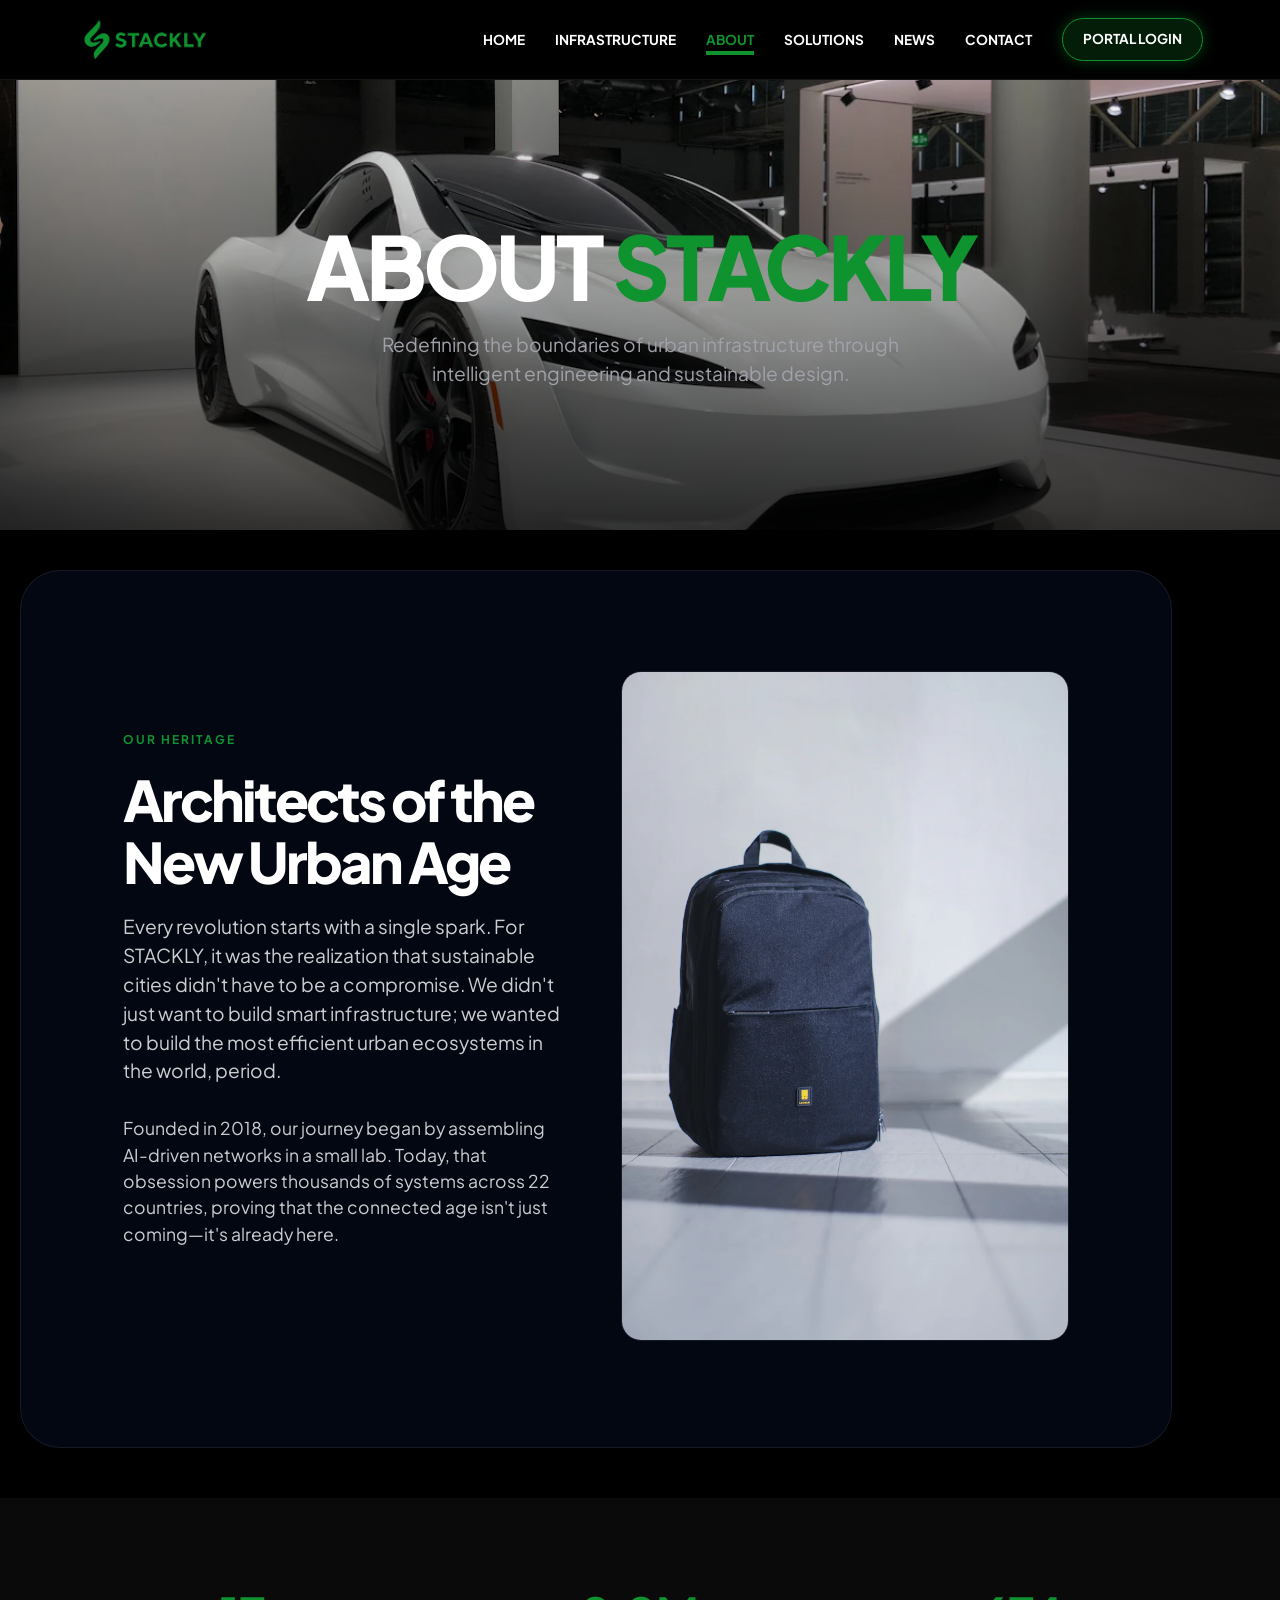
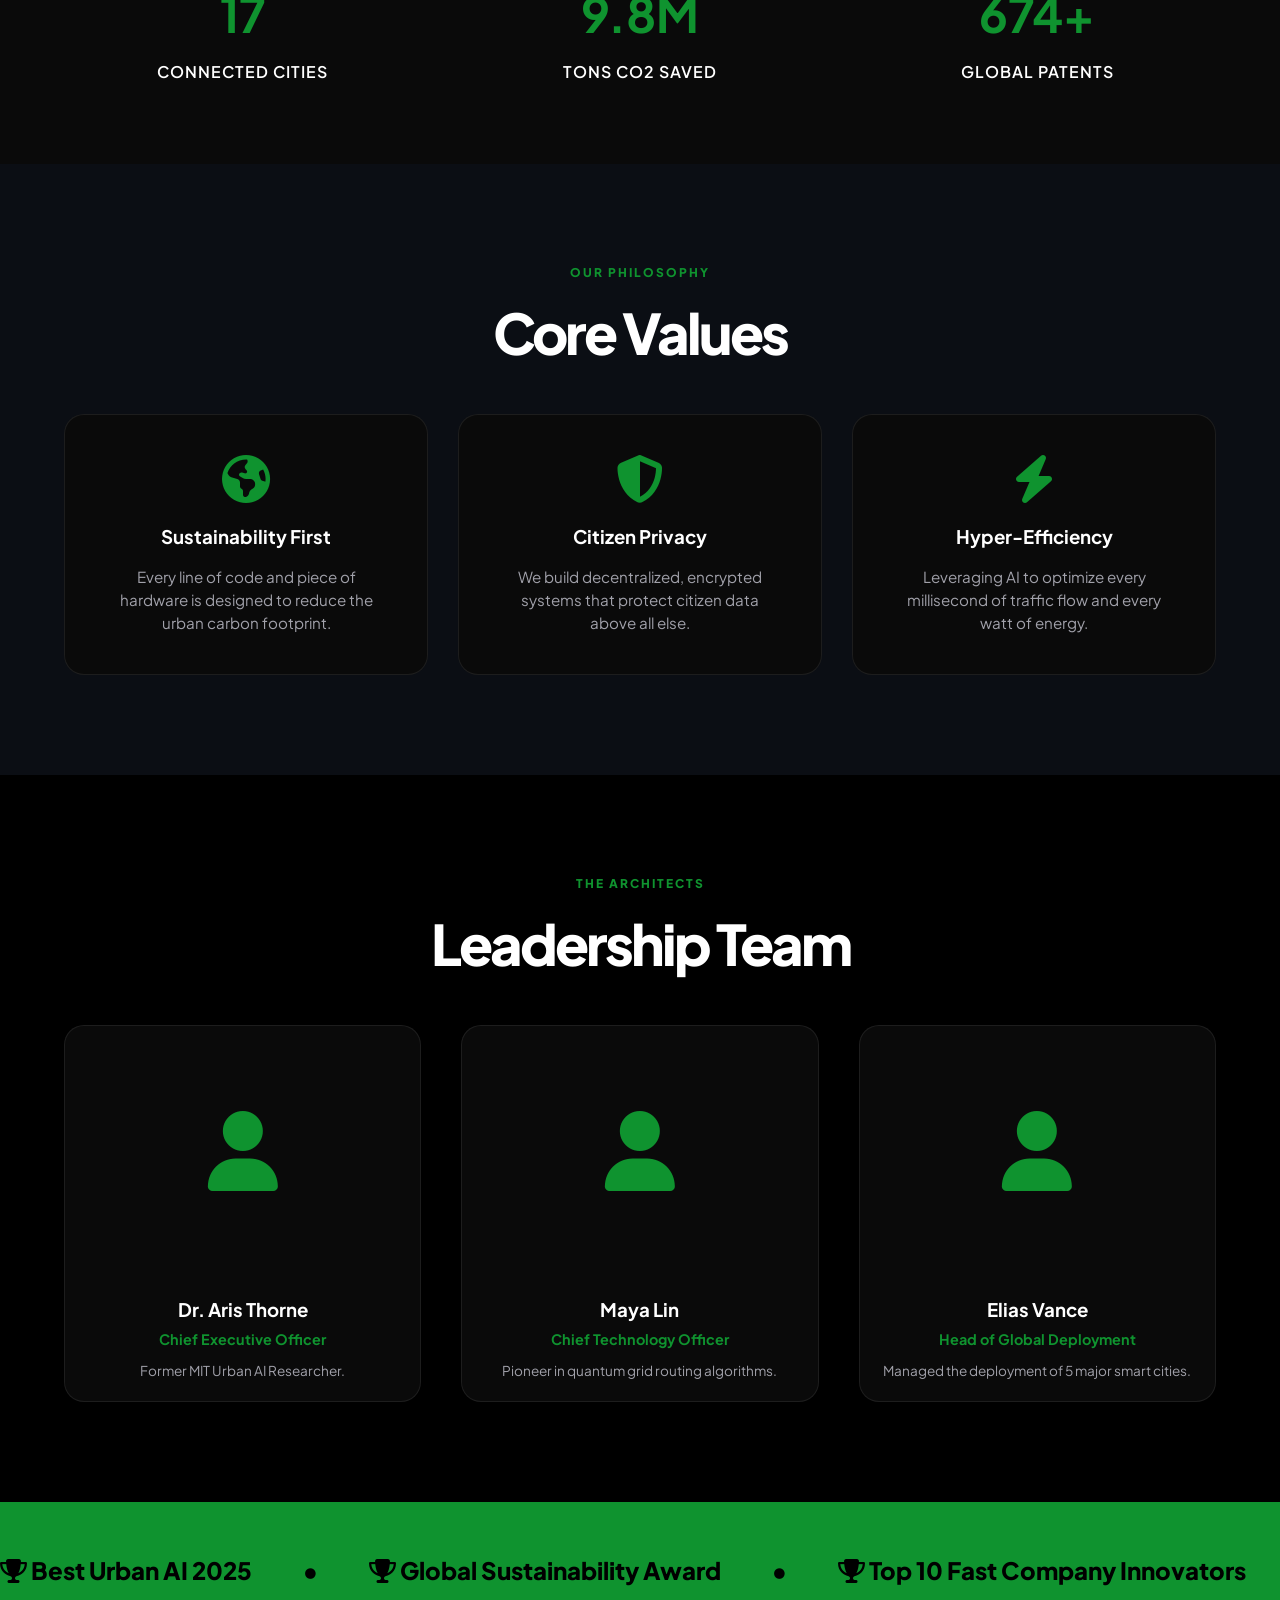
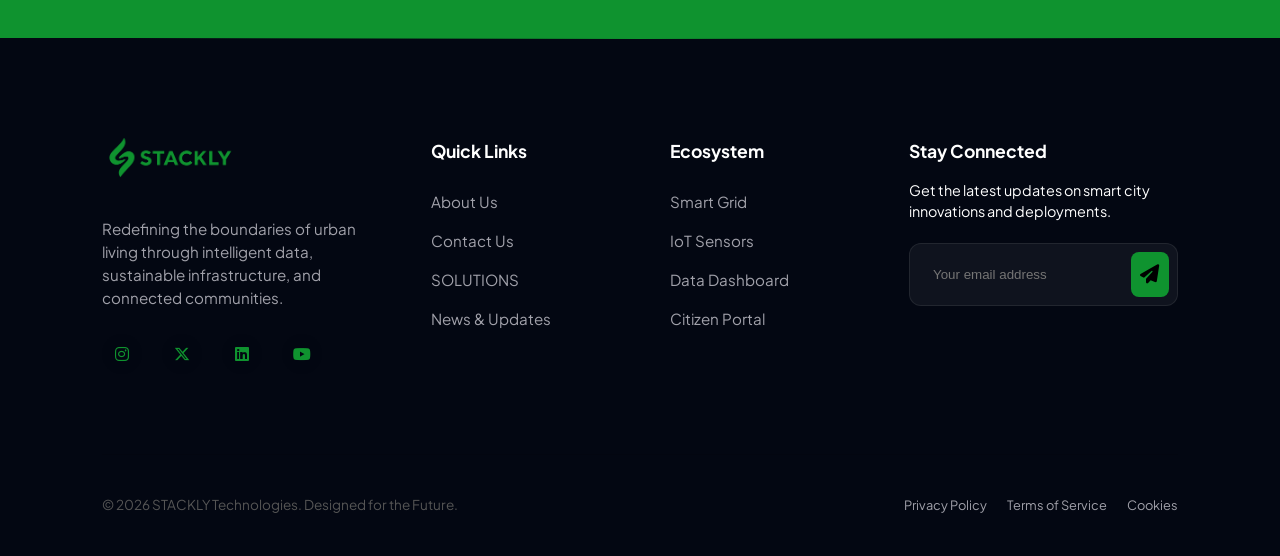
==== about.html @ 51309d33 "Add files via upload" ====
<!doctype html>
<html lang="en">
  <head>
    <meta charset="UTF-8" />
    <meta name="viewport" content="width=device-width, initial-scale=1.0" />
    <title>Our Story | STACKLY</title>
    <link rel="stylesheet" href="https://cdnjs.cloudflare.com/ajax/libs/font-awesome/6.5.1/css/all.min.css">
    <link rel="stylesheet" href="./css/style.css" />

    <link href="https://unpkg.com/aos@2.3.1/dist/aos.css" rel="stylesheet" />
    <script src="https://unpkg.com/aos@2.3.1/dist/aos.js"></script>
    <script src="./js/animations.js"></script>
    <link rel="stylesheet" href="./css/about.css">
  </head>
  <body>
    <!-- Loading Screen -->
    <div id="loader" class="loader-wrapper">
      <div class="loader"></div>
    </div>

    <nav id="navbar" class="navbar">
      <div class="nav-wrapper">
        <a href="index.html" class="logo-box" style="font-size: 1.8rem; font-weight: 800; color: var(--accent); letter-spacing: -1px; text-decoration: none;">
          <div style="height: 40px; width: 180px; background-color: var(--accent); -webkit-mask: url('assets/logo_0368.webp') no-repeat left center; -webkit-mask-size: contain; mask: url('assets/logo_0368.webp') no-repeat left center; mask-size: contain;" aria-label="Stackly Logo"></div>
        </a>

        <ul class="nav-menu" id="navMenu">
          <li class="nav-item"><a href="index.html">HOME</a></li>
          <li class="nav-item"><a href="infrastructure.html">INFRASTRUCTURE</a></li>
          <li class="nav-item"><a href="about.html" style="color: var(--accent); border-bottom: 2px solid var(--accent); padding-bottom: 5px;">ABOUT</a></li>
          <li class="nav-item"><a href="solutions.html">SOLUTIONS</a></li>
          <li class="nav-item"><a href="news.html">NEWS</a></li>
          <li class="nav-item"><a href="contact.html">CONTACT</a></li>
          <li class="nav-item nav-login-btn">
            <div class="nav-buttons">
              <a href="login.html" class="btn-primary" style="background: rgba(15, 147, 47, 0.2); border: 1px solid var(--accent); box-shadow: 0 0 15px rgba(15, 147, 47, 0.4); text-transform: uppercase; font-weight: bold; padding: 10px 20px; border-radius: 25px; color: #fff; text-decoration: none;">PORTAL LOGIN</a>
            </div>
          </li>
        </ul>

        <div
          class="mobile-trigger"
          id="mobileTrigger"
          style="z-index: 3000; position: relative"
        >
          <i class=" fa-solid fa-bars" id="menuIcon"></i>
        </div>
      </div>
    </nav>

    <section class="page-hero">
      <img src="assets/about-hero.webp"
        class="page-hero-bg animate-float"
        alt="About Hero"
      />
      <div class="page-hero-overlay"></div>
      <div class="page-hero-content" data-aos="fade-up">
        <h1>About <span>STACKLY</span></h1>
        <p>
          Redefining the boundaries of urban infrastructure through intelligent
          engineering and sustainable design.
        </p>
      </div>
    </section>

    <main>
      <!-- Brand Story Section -->
      <section class="brand-story container" data-aos="fade-up">
          <div class="story-grid" style="display: grid; grid-template-columns: repeat(auto-fit, minmax(min(100%, 350px), 1fr)); gap: 50px; align-items: center;">
            <div class="story-content">
              <span class="label" style="color: var(--accent); font-weight: bold; text-transform: uppercase; letter-spacing: 2px;" data-aos="fade-up">Our Heritage</span>
              <h2 data-aos="fade-up" data-aos-delay="100" style="margin-top: 10px; margin-bottom: 20px;">Architects of the New Urban Age</h2>
              <p style="font-size: 1.2rem; opacity: 0.8; margin-bottom: 30px" data-aos="fade-up" data-aos-delay="200">
                Every revolution starts with a single spark. For STACKLY, it
                was the realization that sustainable cities didn't have to be
                a compromise. We didn't just want to build smart infrastructure; we
                wanted to build the most efficient urban ecosystems in the world, period.
              </p>
              <p style="opacity: 0.8; margin-bottom: 40px; font-size: 1.1rem" data-aos="fade-up" data-aos-delay="300">
                Founded in 2018, our journey began by assembling AI-driven networks in a small lab. 
                Today, that obsession powers thousands of systems across 22 countries, proving that the connected age isn't just coming—it's already here.
              </p>
            </div>
            <div class="story-images" data-aos="zoom-in" data-aos-delay="200">
              <img src="assets/design-studio.webp" alt="Design Lab" style="width: 100%; border-radius: 20px; border: 1px solid var(--border);" />
            </div>
          </div>
      </section>

      <!-- Stats Section -->
      <section style="background: var(--deep-charcoal); padding: 80px 0; margin-top: 50px;">
        <div class="container" style="display: grid; grid-template-columns: repeat(3, 1fr); gap: 40px; text-align: center;">
          <div data-aos="fade-up">
            <h3 style="font-size: 3rem; color: var(--accent); margin-bottom: 10px;"><span class="animate-counter" data-target="22">0</span></h3>
            <p style="font-weight: 600; text-transform: uppercase; letter-spacing: 1px;">Connected Cities</p>
          </div>
          <div data-aos="fade-up" data-aos-delay="100">
            <h3 style="font-size: 3rem; color: var(--accent); margin-bottom: 10px;"><span class="animate-counter" data-target="12.4">0</span>M</h3>
            <p style="font-weight: 600; text-transform: uppercase; letter-spacing: 1px;">Tons CO2 Saved</p>
          </div>
          <div data-aos="fade-up" data-aos-delay="200">
            <h3 style="font-size: 3rem; color: var(--accent); margin-bottom: 10px;"><span class="animate-counter" data-target="850">0</span>+</h3>
            <p style="font-weight: 600; text-transform: uppercase; letter-spacing: 1px;">Global Patents</p>
          </div>
        </div>
      </section>

      </section>

      <!-- [NEW] Core Values -->
      <section class="section-padding bg-lighter">
        <div class="container">
          <div style="text-align: center; margin-bottom: 50px;" data-aos="fade-up">
            <span class="label" style="color: var(--accent);">Our Philosophy</span>
            <h2>Core Values</h2>
          </div>
          <div style="display: grid; grid-template-columns: repeat(auto-fit, minmax(250px, 1fr)); gap: 30px;">
            <div class="hover-card pulse-hover" style="padding: 40px; border-radius: 20px; text-align: center;" data-aos="fade-up">
              <i class=" fa-solid fa-earth-americas" style="font-size: 3rem; color: var(--accent); margin-bottom: 20px;"></i>
              <h3 style="margin-bottom: 15px;">Sustainability First</h3>
              <p style="color: var(--text-muted); font-size: 0.95rem;">Every line of code and piece of hardware is designed to reduce the urban carbon footprint.</p>
            </div>
            <div class="hover-card pulse-hover" style="padding: 40px; border-radius: 20px; text-align: center;" data-aos="fade-up" data-aos-delay="100">
              <i class=" fa-solid fa-shield-halved" style="font-size: 3rem; color: var(--accent); margin-bottom: 20px;"></i>
              <h3 style="margin-bottom: 15px;">Citizen Privacy</h3>
              <p style="color: var(--text-muted); font-size: 0.95rem;">We build decentralized, encrypted systems that protect citizen data above all else.</p>
            </div>
            <div class="hover-card pulse-hover" style="padding: 40px; border-radius: 20px; text-align: center;" data-aos="fade-up" data-aos-delay="200">
              <i class=" fa-solid fa-bolt" style="font-size: 3rem; color: var(--accent); margin-bottom: 20px;"></i>
              <h3 style="margin-bottom: 15px;">Hyper-Efficiency</h3>
              <p style="color: var(--text-muted); font-size: 0.95rem;">Leveraging AI to optimize every millisecond of traffic flow and every watt of energy.</p>
            </div>
          </div>
        </div>
      </section>

      <!-- [NEW] Leadership Team -->
      <section class="section-padding bg-darker">
        <div class="container">
          <div style="text-align: center; margin-bottom: 50px;" data-aos="fade-up">
            <span class="label" style="color: var(--accent);">The Architects</span>
            <h2>Leadership Team</h2>
          </div>
          <div style="display: grid; grid-template-columns: repeat(auto-fit, minmax(250px, 1fr)); gap: 40px;">
            <div class="hover-card" style="border-radius: 20px; overflow: hidden; text-align: center; padding-bottom: 20px;" data-aos="fade-up">
              <div style="width: 100%; height: 250px; background: var(--bg-body); display: grid; place-items: center;">
                <i class=" fa-solid fa-user" style="font-size: 5rem; color: var(--border);"></i>
              </div>
              <h3 style="margin: 20px 0 5px;">Dr. Aris Thorne</h3>
              <p style="color: var(--accent); font-size: 0.9rem; font-weight: bold; margin-bottom: 10px;">Chief Executive Officer</p>
              <p style="color: var(--text-muted); font-size: 0.85rem; padding: 0 20px;">Former MIT Urban AI Researcher.</p>
            </div>
            <div class="hover-card" style="border-radius: 20px; overflow: hidden; text-align: center; padding-bottom: 20px;" data-aos="fade-up" data-aos-delay="100">
              <div style="width: 100%; height: 250px; background: var(--bg-body); display: grid; place-items: center;">
                <i class=" fa-solid fa-user" style="font-size: 5rem; color: var(--border);"></i>
              </div>
              <h3 style="margin: 20px 0 5px;">Maya Lin</h3>
              <p style="color: var(--accent); font-size: 0.9rem; font-weight: bold; margin-bottom: 10px;">Chief Technology Officer</p>
              <p style="color: var(--text-muted); font-size: 0.85rem; padding: 0 20px;">Pioneer in quantum grid routing algorithms.</p>
            </div>
            <div class="hover-card" style="border-radius: 20px; overflow: hidden; text-align: center; padding-bottom: 20px;" data-aos="fade-up" data-aos-delay="200">
              <div style="width: 100%; height: 250px; background: var(--bg-body); display: grid; place-items: center;">
                <i class=" fa-solid fa-user" style="font-size: 5rem; color: var(--border);"></i>
              </div>
              <h3 style="margin: 20px 0 5px;">Elias Vance</h3>
              <p style="color: var(--accent); font-size: 0.9rem; font-weight: bold; margin-bottom: 10px;">Head of Global Deployment</p>
              <p style="color: var(--text-muted); font-size: 0.85rem; padding: 0 20px;">Managed the deployment of 5 major smart cities.</p>
            </div>
          </div>
        </div>
      </section>

      <!-- [NEW] Awards Marquee -->
      <section style="padding: 50px 0; background: var(--accent); overflow: hidden;" data-aos="fade-in">
        <div style="white-space: nowrap; animation: marquee 20s linear infinite; color: #000; font-weight: 800; font-size: 1.5rem; display: flex; gap: 50px; width: fit-content;">
          <span><i class="fa-solid fa-trophy"></i> Best Urban AI 2025</span> • 
          <span><i class="fa-solid fa-trophy"></i> Global Sustainability Award</span> • 
          <span><i class="fa-solid fa-trophy"></i> Top 10 Fast Company Innovators</span> • 
          <span><i class="fa-solid fa-trophy"></i> Smart City Expo Winner</span> • 
          <span><i class="fa-solid fa-trophy"></i> Best Urban AI 2025</span> • 
          <span><i class="fa-solid fa-trophy"></i> Global Sustainability Award</span>
        </div>
      </section>

    </main>

    <footer class="footer">
      <div class="footer-grid">
        <div class="footer-brand" data-aos="fade-up">
          <a href="index.html" class="logo-box" style="font-size: 1.8rem; color: var(--accent); letter-spacing: -1px; margin-bottom: 20px;">
            <div style="height: 40px; width: 180px; background-color: var(--accent); -webkit-mask: url('assets/logo_0368.webp') no-repeat left center; -webkit-mask-size: contain; mask: url('assets/logo_0368.webp') no-repeat left center; mask-size: contain; margin-bottom: 20px;" aria-label="Stackly Logo"></div>
          </a>
          <p>
            Redefining the boundaries of urban living through intelligent data, sustainable infrastructure, and connected communities.
          </p>
          <div class="social-links">
            <a href="404.html"><i class=" fa-brands fa-instagram"></i></a>
            <a href="404.html"><i class=" fa-brands fa-x-twitter"></i></a>
            <a href="404.html"><i class=" fa-brands fa-linkedin"></i></a>
            <a href="404.html"><i class=" fa-brands fa-youtube"></i></a>
          </div>
        </div>

        <div class="footer-column" data-aos="fade-up" data-aos-delay="100">
          <h4 class="footer-heading">Quick Links</h4>
          <ul class="footer-links">
            <li><a href="about.html">About Us</a></li>
            <li><a href="contact.html">Contact Us</a></li>
            <li><a href="solutions.html">SOLUTIONS</a></li>
            <li><a href="news.html">News & Updates</a></li>
          </ul>
        </div>

        <div class="footer-column" data-aos="fade-up" data-aos-delay="200">
          <h4 class="footer-heading">Ecosystem</h4>
          <ul class="footer-links">
            <li><a href="404.html">Smart Grid</a></li>
            <li><a href="404.html">IoT Sensors</a></li>
            <li><a href="404.html">Data Dashboard</a></li>
            <li><a href="404.html">Citizen Portal</a></li>
          </ul>
        </div>

        <div class="footer-column newsletter-box" data-aos="fade-up" data-aos-delay="300">
          <h4 class="footer-heading">Stay Connected</h4>
          <p>Get the latest updates on smart city innovations and deployments.</p>
          <form class="input-group" onsubmit="event.preventDefault(); window.location.href='404.html';">
            <input type="email" placeholder="Your email address" required />
            <button type="submit" class="btn-send" >
              <i class=" fa-solid fa-paper-plane" style="font-size: 1.2rem; color: #000 !important;"></i>
            </button>
          </form>
        </div>
      </div>

      <div class="footer-bottom">
        <div class="copyright">
          &copy; 2026 STACKLY Technologies. Designed for the Future.
        </div>
        <div class="footer-links" style="display: flex; gap: 20px; margin-bottom: 0">
          <a href="404.html" style="font-size: 0.8rem">Privacy Policy</a>
          <a href="404.html" style="font-size: 0.8rem">Terms of Service</a>
          <a href="404.html" style="font-size: 0.8rem">Cookies</a>
        </div>
      </div>
    </footer>

    <script>
      AOS.init({ duration: 1000, once: true });

      const navbar = document.getElementById("navbar");
      const mobileTrigger = document.getElementById("mobileTrigger");
      const navMenu = document.getElementById("navMenu");
      const menuIcon = document.getElementById("menuIcon");

      window.addEventListener("scroll", () => {
        if (window.scrollY > 50) navbar.classList.add("scrolled");
        else navbar.classList.remove("scrolled");
      });

      mobileTrigger.addEventListener("click", (e) => {
        e.stopPropagation();
        navMenu.classList.toggle("active");
        if (navMenu.classList.contains("active")) {
          menuIcon.classList.remove("fa-solid fa-bars");
          menuIcon.classList.add("fa-solid fa-xmark");
        } else {
          menuIcon.classList.remove("fa-solid fa-xmark");
          menuIcon.classList.add("fa-solid fa-bars");
        }
      });

      window.addEventListener("load", () => {
        const loader = document.getElementById("loader");
        setTimeout(() => {
          loader.classList.add("loader-hidden");
        }, 300);
      });
      
      const currentLocation = window.location.pathname.split("/").pop();
      const navLinks = document.querySelectorAll(".nav-item a");
      navLinks.forEach((link) => {
        if (link.getAttribute("href") === currentLocation) {
          link.classList.add("active");
        }
      });
    </script>
  </body>
</html>
---- css/style.css ----
:root {
  --accent: #0f932f;
  --accent-glow: rgba(0, 255, 136, 0.6);
  --deep-charcoal: #0b0e14;
  --soft-white: #111827;
  --bg-light: #1f2937;
  --border: rgba(0, 255, 136, 0.15);
  --text-main: #f3f4f6;
  --text-muted: #9ca3af;
  --glass-bg: rgba(0, 255, 136, 0.05);
  --dark: #030712;
  --white: #ffffff;
  --transition: all 0.4s cubic-bezier(0.4, 0, 0.2, 1);
  --loader-bg: #0b0e14;
  --container-padding: 100px 8%;
  --container-padding-mobile: 60px 20px;
}

* {
  margin: 0;
  padding: 0;
  box-sizing: border-box;
}

html, body {
  width: 100%;
  overflow-x: hidden;
  position: relative;
}

.container {
  width: min(90%, 1400px);
  margin: 0 auto;
}

/* Loader Styles */
.loader-wrapper {
  position: fixed;
  inset: 0;
  background: #000;
  display: flex;
  justify-content: center;
  align-items: center;
  z-index: 99999;
  transition: opacity 1s cubic-bezier(0.4, 0, 0.2, 1), visibility 1s;
}

.loader {
  position: relative;
  width: 120px;
  height: 120px;
  display: flex;
  justify-content: center;
  align-items: center;
}

/* The Central Logo */
.loader::before {
  content: '';
  position: absolute;
  width: 150px;
  height: 50px;
  background: url('assets/new-logo.webp') center/contain no-repeat;
  z-index: 2;
  animation: logo-pulse 1.5s infinite ease-in-out;
}

/* The High-Voltage Charging Ring */
.loader::after {
  content: '';
  position: absolute;
  inset: 0;
  border: 3px solid rgba(10, 157, 18, 0.1);
  border-top: 3px solid var(--accent);
  border-radius: 50%;
  animation: surge-spin 1s linear infinite;
  box-shadow: 0 0 30px rgba(10, 157, 18, 0.2);
}

@keyframes logo-pulse {
  0%, 100% { transform: scale(1); opacity: 0.8; }
  50% { transform: scale(1.1); opacity: 1; }
}

@keyframes surge-spin {
  to { transform: rotate(360deg); }
}

.loader-hidden {
  opacity: 0 !important;
  visibility: hidden !important;
  transition: opacity 1.2s cubic-bezier(0.4, 0, 0.2, 1), visibility 1.2s !important;
}

/* Global Page Animations */
.animate-slide-up {
  opacity: 0;
  transform: translateY(30px);
  animation: slide-up-reveal 0.8s cubic-bezier(0.4, 0, 0.2, 1) forwards;
}

@keyframes slide-up-reveal {
  to { opacity: 1; transform: translateY(0); }
}

/* Continuous Animations */
@keyframes float {
  0%, 100% { transform: translateY(0); }
  50% { transform: translateY(-10px); }
}

@keyframes pulse-soft {
  0%, 100% { transform: scale(1); opacity: 0.8; }
  50% { transform: scale(1.05); opacity: 1; }
}

.animate-float {
  animation: float 3s ease-in-out infinite;
}

.animate-pulse {
  animation: pulse-soft 2s ease-in-out infinite;
}

/* Page Hero Component */
.page-hero {
  position: relative;
  height: 50vh;
  min-height: 400px;
  width: 100%;
  display: flex;
  align-items: center;
  justify-content: center;
  text-align: center;
  overflow: hidden;
  background: #000;
  margin-top: 80px; /* Offset for fixed navbar */
}

.page-hero-bg {
  position: absolute;
  inset: 0;
  width: 100%;
  height: 100%;
  object-fit: cover;

}

.page-hero-overlay {
  position: absolute;
  inset: 0;
  background: linear-gradient(to bottom, transparent, rgba(0, 0, 0, 0.8));
}

.page-hero-content {
  position: relative;
  z-index: 10;
  padding: 0 5%;
}

.page-hero h1 {
  font-size: clamp(3rem, 8vw, 5.5rem);
  font-weight: 800;
  letter-spacing: -4px;
  line-height: 1;
  margin-bottom: 20px;
  text-transform: uppercase;
}

.page-hero h1 span {
  color: var(--accent);
}

.page-hero p {
  font-size: clamp(0.9rem, 2vw, 1.2rem);
  color: var(--text-muted);
  max-width: 600px;
  margin: 0 auto;
}

/* Global Icon Styling */
i[class*="fa-"], 
i[class*=" fa-"],
.fa-solid {
  color: var(--accent) !important;
}

body {
  background: #000 !important;
  background-attachment: fixed;
  color: var(--text-main);
  font-family: "Plus Jakarta Sans", sans-serif;
  margin: 0;
  overflow-x: hidden;
  width: 100%;
}

/* Fix icon visibility on accent backgrounds */
.bg-accent i,
[style*="background:var(--accent)"] i,
[style*="background: var(--accent)"] i,
.btn-primary i,
.btn-login i,
.avatar i,
.app-f-card i,
.cs-icon i,
.cs-icon {
    color: #000 !important;
}

[style*="background:var(--accent)"],
[style*="background: var(--accent)"],
.bg-accent {
    color: #000 !important;
}

#navbar,
.navbar {
  display: flex !important;
  align-items: center !important;
  padding: 0 6% !important;
  height: 80px !important;
  min-height: 80px !important;
  background: #000000 !important;
  backdrop-filter: blur(24px) !important;
  -webkit-backdrop-filter: blur(24px) !important;
  position: fixed !important;
  top: 0;
  left: 0;
  width: 100% !important;
  z-index: 2000;
  border-bottom: 1px solid var(--border);
  transition: var(--transition);
}

#navbar.scrolled,
.navbar.scrolled {
  height: 70px !important;
  background: #000000 !important;
}

.nav-wrapper {
  display: flex;
  justify-content: space-between;
  align-items: center;
  width: 100%;
  height: 100%;
  max-width: 1400px;
  margin: 0 auto;
}

.logo-box,
.logo {
  font-weight: 800;
  font-size: 1.4rem;
  letter-spacing: -1px;
  text-decoration: none;
  color: var(--white);
  display: flex;
  align-items: center;
  position: relative;
  z-index: 3000;
}
 .logo-img {
  width: 160px;
  height: auto;
  object-fit: contain;
  transition: var(--transition);
}

@media (max-width: 768px) {
  .logo-img {
    width: 120px;
  }
}

.nav-menu,
nav ul {
  display: flex;
  gap: 30px;
  list-style: none;
  margin: 0;
  padding: 0;
  align-items: center;
}

.nav-item a,
nav a {
  text-decoration: none;
  color: var(--text-main);
  font-weight: 700;
  font-size: 0.85rem;
  text-transform: uppercase;
  transition: 0.3s;
  position: relative;
  padding: 10px 0;
}

.nav-item a.active,
nav a.active {
  color: var(--accent) !important;
}

/* Active Indicator */
.nav-item a.active::after,
nav a.active::after {
  content: "";
  position: absolute;
  bottom: 0px;
  left: 0;
  width: 100%;
  height: 2px;
  background: var(--accent);
  transition: 0.3s;
}

/* Navbar Login Button */
.btn-login {
  background: var(--accent) !important;
  color: #fff !important;
  padding: 10px 24px !important;
  border-radius: 100px !important;
  font-weight: 800 !important;
  transition: var(--transition) !important;
  display: inline-flex;
  align-items: center;
  justify-content: center;
}

.btn-login:hover {
  background:#4dd652 !important;
  color: #fff !important;
  border: 1px solid var(--accent);
  transform: translateY(-2px);
  box-shadow: 0 5px 15px rgba(10, 157, 18, 0.2);
}

.btn-login::after {
  display: none !important;
}

.mobile-trigger {
  display: none;
  cursor: pointer;
  color: var(--text-main);
}
.mobile-trigger i {
  font-size: 2rem;
  color: var(--text-main) !important;
}

.nav-menu {
  display: flex;
}

.nav-menu.active {
  right: 0;
}

@media (max-width: 1100px) {
  .mobile-trigger {
    display: flex;
  }

  .nav-menu {
    position: fixed;
    top: 0;
    left: 0;
    height: 100vh;
    width: 100%;
    max-width: 100%;
    background: rgba(0, 0, 0, 0.98);
    flex-direction: column;
    justify-content: center;
    align-items: center;
    gap: 30px;
    opacity: 0;
    visibility: hidden;
    transform: scale(0.95);
    transition: all 0.4s cubic-bezier(0.4, 0, 0.2, 1);
    box-shadow: none;
    z-index: 2000;
  }

  .nav-menu.active {
    opacity: 1;
    visibility: visible;
    transform: scale(1);
    left: 0;
  }

  .nav-item a,
  nav a {
    font-size: 1.5rem;
  }

  .nav-buttons .btn-primary {
    font-size: 1.2rem;
  }
}

/* --- Footer Styles --- */
.footer {
  background: var(--dark);
  color: var(--text-main);
  padding: 100px 8% 40px;
  position: relative;
  overflow: hidden;
}

.footer::before {
  content: "";
  position: absolute;
  top: 0;
  left: 50%;
  transform: translateX(-50%);
  width: 80%;
  height: 1px;
  background: linear-gradient(90deg, transparent, var(--accent), transparent);
}

.footer-grid {
  display: grid;
  grid-template-columns: 1.5fr 1fr 1fr 1.5fr;
  gap: 60px;
  margin-bottom: 80px;
}

.footer-brand .logo-text {
  color: var(--accent);
  margin-bottom: 20px;
  display: block;
  text-decoration: none;
}

.footer-brand p {
  color: var(--text-muted);
  font-size: 0.95rem;
  max-width: 280px;
  margin-bottom: 25px;
}

.footer-heading {
  font-size: 1.1rem;
  font-weight: 700;
  margin-bottom: 25px;
  color: var(--text-main);
}

.footer-links {
  list-style: none;
}

.footer-links li {
  margin-bottom: 15px;
}

.footer-links a {
  color: var(--text-muted);
  text-decoration: none;
  transition: var(--transition);
  font-size: 0.95rem;
}

.footer-links a:hover {
  color: var(--accent);
  padding-left: 5px;
}

/* --- Newsletter Box --- */
.newsletter-box h4 {
  margin-bottom: 15px;
  font-weight: 700;
}

.newsletter-box p {
  font-size: 0.9rem;
  margin-bottom: 20px;
}

.input-group {
  display: flex;
  background: rgba(255, 255, 255, 0.05);
  padding: 8px;
  border-radius: 12px;
  border: 1px solid var(--border);
}

.input-group input {
  background: transparent;
  border: none;
  padding: 10px 15px;
  color: var(--text-main);
  width: 100%;
  outline: none;
}

.btn-send {
  background: var(--accent);
  border: none;
  width: 45px;
  height: 45px;
  border-radius: 8px;
  cursor: pointer;
  display: grid;
  place-items: center;
  transition: var(--transition);
}

.btn-send:hover {
  transform: scale(1.05);
}

/* --- Bottom Bar --- */
.footer-bottom {
  padding-top: 40px;
  border-top: 1px solid rgba(0, 0, 0, 0.1);
  display: flex;
  justify-content: space-between;
  align-items: center;
  flex-wrap: wrap;
  gap: 20px;
}

.copyright {
  color: #555;
  font-size: 0.85rem;
}

.social-links {
  display: flex;
  gap: 20px;
}

.social-links a {
  width: 40px;
  height: 40px;
  border-radius: 50%;
  background: rgba(0, 0, 0, 0.05);
  display: grid;
  place-items: center;
  color: #000000;
  text-decoration: none;
  transition: var(--transition);
}

.social-links a:hover {
  background: var(--accent);
  color: #ffffff;
  transform: translateY(-5px);
}

.social-links a:hover i {
  color: var(--accent) !important;
}

/* --- Footer Responsive --- */
@media (max-width: 1024px) {
  .footer-grid {
    grid-template-columns: 1fr 1fr;
  }
}

@media (max-width: 768px) {
  .footer {
    padding: 80px 5% 30px;
    text-align: center;
  }
  .footer-brand {
    display: flex;
    align-items: center;
    justify-content: center;
    flex-direction: column;
  }
  .footer-grid {
    grid-template-columns: 1fr;
    gap: 40px;
  }
  .footer-bottom {
    flex-direction: column;
    text-align: center;
    justify-content: center;
  }
  .social-links, .footer-links {
    justify-content: center;
    align-items: center;
  }
}

/* --- Themed Catalog Controls --- */
.catalog-controls {
  padding: 40px 8% !important;
  background: var(--bg-light) !important;
  border-bottom: 1px solid var(--border);
  display: flex !important;
  justify-content: space-between;
  align-items: center;
  gap: 30px;
  flex-wrap: wrap;
}

.filter-group {
  display: flex;
  gap: 12px;
  flex-wrap: wrap;
  padding-bottom: 5px;
}

.filter-btn {
  background: rgba(255, 255, 255, 0.05) !important;
  border: 1px solid var(--border) !important;
  color: var(--text-main) !important;
  padding: 12px 28px !important;
  border-radius: 100px !important;
  font-weight: 700 !important;
  transition: var(--transition) !important;
  white-space: nowrap;
}

.filter-btn:hover,
.filter-btn.active {
  background: var(--accent) !important;
  color: #000 !important;
  border-color: var(--accent) !important;
  transform: translateY(-2px);
}

.search-box {
  background: rgba(255, 255, 255, 0.05) !important;
  border: 1px solid var(--border) !important;
  color: var(--text-main) !important;
  padding: 15px 25px !important;
  border-radius: 15px !important;
  width: 100%;
  max-width: 400px !important;
  outline: none !important;
}

.search-box:focus {
  border-color: var(--accent) !important;
  background: rgba(255, 255, 255, 0.08) !important;
}

/* --- Sustainability Section Theming --- */
.sustainability-section,
.brand-story,
section.battery-section {
  background: var(--dark) !important;
  color: var(--white) !important;
  border-radius: 40px !important;
  padding: 100px 8% !important;
  margin: 40px 20px !important;
  border: 1px solid var(--border) !important;
}

.sustainability-highlight,
.core-card i,
.cs-card i {
  color: var(--accent) !important;
}

/* Icons on Accent Backgrounds */
.app-f-card i,
.cs-icon i,
.btn-primary i,
.btn-login i {
  color: #000 !important;
}
/* Global Card Hover Effects */
.card, .why-card, .mv-card, .f-card, .bento-item, .item-row, .post-card, .pricing-card, .award-card, .team-card {
  transition: var(--transition) !important;
}

.card:hover, .why-card:hover, .mv-card:hover, .f-card:hover, .bento-item:hover, .item-row:hover, .post-card:hover, .pricing-card:hover, .award-card:hover, .team-card:hover {
  transform: perspective(1000px) rotateX(2deg) rotateY(2deg) translateY(-10px) scale(1.02) !important;
  border-color: var(--accent) !important;
  box-shadow: 0 20px 40px rgba(10, 157, 18, 0.3), 0 0 20px var(--accent-glow) !important;
}

/* Glowing Energy Utility */
.glow-effect {
  box-shadow: 0 0 15px var(--accent-glow), inset 0 0 10px rgba(10, 157, 18, 0.5) !important;
  border: 1px solid var(--accent-glow) !important;
}
.glow-text {
  text-shadow: 0 0 10px var(--accent-glow) !important;
}

/* Specific inner element transitions on hover */
.card:hover i, .why-card:hover i, .bento-item:hover i {
  transform: scale(1.1) !important;
  color: var(--accent) !important;
}

/* --- Global Responsiveness Fixes --- */
@media (max-width: 1024px) {
    :root { --container-padding: 80px 5%; }
    .footer-grid { grid-template-columns: repeat(2, 1fr); gap: 40px; }
}

@media (max-width: 768px) {
    :root { --container-padding: 60px 20px; }
    
    h1 { font-size: clamp(2.2rem, 10vw, 3.5rem) !important; letter-spacing: -1px !important; }
    h2 { font-size: clamp(1.6rem, 8vw, 2.2rem) !important; letter-spacing: -0.5px !important; }
    
    .footer-grid { grid-template-columns: 1fr; text-align: center; }
    .footer-brand { align-items: center; display: flex; flex-direction: column; }
    .footer-brand p { margin: 20px auto; }
    .social-links { justify-content: center; }
    
    .navbar { 
        padding: 0 5% !important; 
        height: 70px !important;
    }
    .mobile-trigger {
        padding: 10px;
        margin-right: -10px; /* Offset padding for visual alignment */
    }
    
    /* Ensure all generic grids stack */
    .grid-2, .grid-3, .grid-4, .split-grid, .features-grid, .why-grid {
        grid-template-columns: 1fr !important;
        gap: 30px !important;
    }
}

@media (max-width: 480px) {
    .btn-login, .btn-primary, .btn-secondary {
        width: 100%;
        padding: 15px 20px !important;
    }
    .page-hero { height: 60vh; margin-top: 70px; }
}

/* --- Form Validation UI --- */
input:focus:invalid, 
textarea:focus:invalid,
select:focus:invalid {
  border-color: #ff3e3e !important;
  box-shadow: 0 0 20px rgba(255, 62, 62, 0.15) !important;
}

input:focus:valid,
textarea:focus:valid {
  border-color: var(--accent) !important;
  box-shadow: 0 0 20px rgba(10, 157, 18, 0.15) !important;
}

.input-error-msg {
  color: #ff3e3e;
  font-size: 0.75rem;
  font-weight: 700;
  margin-top: 8px;
  display: none;
}

input:invalid + .input-error-msg {
  display: block;
}

/* --- STACKLY Advanced Animations & Sections --- */

.page-transition-overlay {
    position: fixed;
    top: 0;
    left: 0;
    width: 100vw;
    height: 100vh;
    background: var(--deep-charcoal);
    z-index: 9999;
    transition: opacity 0.4s cubic-bezier(0.4, 0, 0.2, 1), visibility 0.4s;
    pointer-events: none;
}

.page-transition-overlay.hidden {
    opacity: 0;
    visibility: hidden;
}

/* Hover Cards */
.hover-card {
    transition: transform 0.4s ease, box-shadow 0.4s ease, border-color 0.4s ease;
    border: 1px solid var(--border);
    background: var(--deep-charcoal);
}
.hover-card:hover {
    transform: translateY(-10px);
    box-shadow: 0 20px 40px rgba(0, 255, 136, 0.15);
    border-color: var(--accent);
}
.hover-card img {
    transition: transform 0.5s ease;
}
.hover-card:hover img {
    transform: scale(1.05);
}

/* Progress Bars */
.progress-bar-container {
    width: 100%;
    height: 10px;
    background: rgba(255,255,255,0.1);
    border-radius: 5px;
    overflow: hidden;
    margin-top: 10px;
}
.progress-fill {
    height: 100%;
    background: var(--accent);
    width: 0; /* Animated via JS */
    transition: width 1.5s cubic-bezier(0.4, 0, 0.2, 1);
}

/* Complex Float */
@keyframes float-complex {
    0% { transform: translateY(0) rotate(0deg); }
    25% { transform: translateY(-15px) rotate(2deg); }
    50% { transform: translateY(0) rotate(0deg); }
    75% { transform: translateY(15px) rotate(-2deg); }
    100% { transform: translateY(0) rotate(0deg); }
}
.animate-float-complex {
    animation: float-complex 8s infinite ease-in-out;
}

/* Pulse Hover */
.pulse-hover:hover {
    animation: pulse 1.5s infinite;
}

/* New Section Grid Spacing */
.section-padding {
    padding: 100px 0;
}
.bg-darker {
    background: #000000;
}
.bg-lighter {
    background: #0b0e14; /* Deep Charcoal */
}



/* Global Button Styles */
.btn-primary {
  display: inline-flex;
  align-items: center;
  justify-content: center;
  background: var(--accent);
  color: #000;
  padding: 16px 32px;
  border-radius: 8px;
  text-decoration: none;
  font-weight: 700;
  font-size: 1rem;
  transition: all 0.3s ease;
  border: none;
  cursor: pointer;
  text-align: center;
}

.btn-primary:hover {
  transform: translateY(-2px);
  box-shadow: 0 10px 20px rgba(15, 147, 47, 0.3);
  color: #000;
}

.btn-secondary {
  display: inline-flex;
  align-items: center;
  justify-content: center;
  background: rgba(255, 255, 255, 0.1);
  backdrop-filter: blur(10px);
  color: var(--text-main);
  padding: 16px 32px;
  border-radius: 8px;
  text-decoration: none;
  font-weight: 700;
  font-size: 1rem;
  border: 1px solid rgba(255, 255, 255, 0.2);
  transition: all 0.3s ease;
  cursor: pointer;
  text-align: center;
}

.btn-secondary:hover {
  background: rgba(255, 255, 255, 0.2);
  color: var(--text-main);
}

.glow-effect {
  position: relative;
}
.glow-effect::before {
  content: '';
  position: absolute;
  top: 0; left: 0; right: 0; bottom: 0;
  border-radius: inherit;
  box-shadow: 0 0 20px var(--accent);
  opacity: 0;
  transition: opacity 0.3s ease;
  z-index: -1;
    .footer-brand p { margin: 20px auto; }
    .social-links { justify-content: center; }
    
    .navbar { 
        padding: 0 5% !important; 
        height: 70px !important;
    }
    .mobile-trigger {
        padding: 10px;
        margin-right: -10px; /* Offset padding for visual alignment */
    }
    
    /* Ensure all generic grids stack */
    .grid-2, .grid-3, .grid-4, .split-grid, .features-grid, .why-grid {
        grid-template-columns: 1fr !important;
        gap: 30px !important;
    }
}

@media (max-width: 480px) {
    .btn-login, .btn-primary, .btn-secondary {
        width: 100%;
        padding: 15px 20px !important;
    }
    .page-hero { height: 60vh; margin-top: 70px; }
}

/* --- Form Validation UI --- */
input:focus:invalid, 
textarea:focus:invalid,
select:focus:invalid {
  border-color: #ff3e3e !important;
  box-shadow: 0 0 20px rgba(255, 62, 62, 0.15) !important;
}

input:focus:valid,
textarea:focus:valid {
  border-color: var(--accent) !important;
  box-shadow: 0 0 20px rgba(10, 157, 18, 0.15) !important;
}

.input-error-msg {
  color: #ff3e3e;
  font-size: 0.75rem;
  font-weight: 700;
  margin-top: 8px;
  display: none;
}

input:invalid + .input-error-msg {
  display: block;
}

/* --- STACKLY Advanced Animations & Sections --- */

.page-transition-overlay {
    position: fixed;
    top: 0;
    left: 0;
    width: 100vw;
    height: 100vh;
    background: var(--deep-charcoal);
    z-index: 9999;
    transition: opacity 0.4s cubic-bezier(0.4, 0, 0.2, 1), visibility 0.4s;
    pointer-events: none;
}

.page-transition-overlay.hidden {
    opacity: 0;
    visibility: hidden;
}

/* Hover Cards */
.hover-card {
    transition: transform 0.4s ease, box-shadow 0.4s ease, border-color 0.4s ease;
    border: 1px solid var(--border);
    background: var(--deep-charcoal);
}
.hover-card:hover {
    transform: translateY(-10px);
    box-shadow: 0 20px 40px rgba(0, 255, 136, 0.15);
    border-color: var(--accent);
}
.hover-card img {
    transition: transform 0.5s ease;
}
.hover-card:hover img {
    transform: scale(1.05);
}

/* Progress Bars */
.progress-bar-container {
    width: 100%;
    height: 10px;
    background: rgba(255,255,255,0.1);
    border-radius: 5px;
    overflow: hidden;
    margin-top: 10px;
}
.progress-fill {
    height: 100%;
    background: var(--accent);
    width: 0; /* Animated via JS */
    transition: width 1.5s cubic-bezier(0.4, 0, 0.2, 1);
}

/* Complex Float */
@keyframes float-complex {
    0% { transform: translateY(0) rotate(0deg); }
    25% { transform: translateY(-15px) rotate(2deg); }
    50% { transform: translateY(0) rotate(0deg); }
    75% { transform: translateY(15px) rotate(-2deg); }
    100% { transform: translateY(0) rotate(0deg); }
}
.animate-float-complex {
    animation: float-complex 8s infinite ease-in-out;
}

/* Pulse Hover */
.pulse-hover:hover {
    animation: pulse 1.5s infinite;
}

/* New Section Grid Spacing */
.section-padding {
    padding: 100px 0;
}
.bg-darker {
    background: #000000;
}
.bg-lighter {
    background: #0b0e14; /* Deep Charcoal */
}



/* Global Button Styles */
.btn-primary {
  display: inline-flex;
  align-items: center;
  justify-content: center;
  background: var(--accent);
  color: #000;
  padding: 16px 32px;
  border-radius: 8px;
  text-decoration: none;
  font-weight: 700;
  font-size: 1rem;
  transition: all 0.3s ease;
  border: none;
  cursor: pointer;
  text-align: center;
}

.btn-primary:hover {
  transform: translateY(-2px);
  box-shadow: 0 10px 20px rgba(15, 147, 47, 0.3);
  color: #000;
}

.btn-secondary {
  display: inline-flex;
  align-items: center;
  justify-content: center;
  background: rgba(255, 255, 255, 0.1);
  backdrop-filter: blur(10px);
  color: var(--text-main);
  padding: 16px 32px;
  border-radius: 8px;
  text-decoration: none;
  font-weight: 700;
  font-size: 1rem;
  border: 1px solid rgba(255, 255, 255, 0.2);
  transition: all 0.3s ease;
  cursor: pointer;
  text-align: center;
}

.btn-secondary:hover {
  background: rgba(255, 255, 255, 0.2);
  color: var(--text-main);
}

.glow-effect {
  position: relative;
}
.glow-effect::before {
  content: '';
  position: absolute;
  top: 0; left: 0; right: 0; bottom: 0;
  border-radius: inherit;
  box-shadow: 0 0 20px var(--accent);
  opacity: 0;
  transition: opacity 0.3s ease;
  z-index: -1;
}
.glow-effect:hover::before {
  opacity: 1;
}

@keyframes marquee {
  0% { transform: translateX(0); }
  100% { transform: translateX(-50%); }
}

@media (max-width: 768px) {
  .catalog-controls {
    flex-direction: column;
    justify-content: center;
  }
  .filter-group {
    justify-content: center;
  }
  .search-box {
    max-width: 100% !important;
  }
}
---- css/about.css ----
@import url("https://fonts.googleapis.com/css2?family=Plus+Jakarta+Sans:wght@300;400;600;700;800&display=swap");

      :root {
        --accent: #0f932f;
        --deep-charcoal: #0a0a0a;
        --soft-white: #000000;
        --bg-light: #050505;
        --border: rgba(255, 255, 255, 0.08);
        --text-main: #ffffff;
        --text-muted: #a1a1aa;
        --card-bg: rgba(0, 0, 0, 0.03);
        --transition: all 0.3s cubic-bezier(0.4, 0, 0.2, 1);
      }

      * {
        margin: 0;
        padding: 0;
        box-sizing: border-box;
      }
      body {
        background: #000 !important;
        color: var(--text-main);
        font-family: "Plus Jakarta Sans", sans-serif;
        line-height: 1.5;
        -webkit-font-smoothing: antialiased;
      }

      .container {
        width: min(90%, 1400px);
        margin: 0 auto;
      }
      .section {
        padding: 100px 0;
      }
      .label-meta,
      .label {
        font-weight: 800;
        font-size: 0.75rem;
        text-transform: uppercase;
        letter-spacing: 2px;
        color: var(--text-muted);
        margin-bottom: 20px;
        display: block;
      }
      h2 {
        font-size: clamp(2rem, 6vw, 3.5rem);
        font-weight: 800;
        letter-spacing: -3px;
        line-height: 1.1;
        margin-bottom: 30px;
      }

      /* --- Navigation --- */
      /* Styles moved to global style.css */

      /* --- Hero: Editorial Style --- */
      .about-hero {
        padding: 120px 0 60px;
      }
      .hero-title {
        font-size: clamp(3rem, 12vw, 7rem);
        font-weight: 800;
        letter-spacing: -6px;
        line-height: 0.85;
        margin-bottom: 60px;
      }
      .hero-grid {
        display: grid;
        grid-template-columns: 1.5fr 1fr;
        gap: 80px;
        align-items: center;
      }
      .hero-image-main {
        width: 100%;
        border-radius: 40px;
        height: 600px;
        object-fit: cover;
        box-shadow: 0 50px 100px rgba(0, 0, 0, 0.15);
      }

      /* --- Brand Story Section --- */
      .brand-story {
        background: var(--deep-charcoal);
        color: var(--text-main);
        border-radius: 60px;
        margin: 0 20px;
        padding: 100px 0;
      }
      .story-grid {
        display: grid;
        grid-template-columns: 1fr 1fr;
        gap: 100px;
        align-items: center;
      }
      .story-image {
        width: 100%;
        border-radius: 40px;
        height: 500px;
        object-fit: cover;
      }
      .story-content h2 {
        color: var(--text-main);
      }

      /* --- Mission & Vision --- */
      .mission-vision {
        padding: 100px 0;
        text-align: center;
      }
      .mv-grid {
        display: grid;
        grid-template-columns: 1fr 1fr;
        gap: 40px;
        margin-top: 60px;
      }
      .mv-card {
        padding: 80px 60px;
        border-radius: 40px;
        background: rgba(255, 255, 255, 0.03);
        border: 1px solid var(--border);
        transition: var(--transition);
        text-align: left;
        color: var(--text-main);
      }
      .mv-card:hover {
        transform: translateY(-10px);
        background: rgba(10, 157, 18, 0.08);
        border-color: var(--accent);
      }
      .mv-card i {
        font-size: 4rem;
        color: var(--accent);
        margin-bottom: 30px;
        display: block;
      }
      .mv-card h3 {
        font-size: 2.5rem;
        font-weight: 800;
        margin-bottom: 20px;
        letter-spacing: -1.5px;
      }

      /* --- Sustainablity (Restore) --- */
      .sustainability-section {
        background: #0f172a;
        color: var(--text-main);
        border-radius: 60px;
        margin: 0 20px;
        padding: 100px 0;
      }
      .grid-3 {
        display: grid;
        grid-template-columns: repeat(3, 1fr);
        gap: 30px;
      }
      .card {
        padding: 40px;
        background: rgba(255, 255, 255, 0.05);
        border: 1px solid rgba(255, 255, 255, 0.1);
        border-radius: 32px;
        transition: 0.3s;
        color: var(--text-main);
      }
      .card:hover {
        transform: translateY(-10px);
        box-shadow: 0 20px 40px rgba(0, 0, 0, 0.2);
        border-color: var(--accent);
      }
      .card i {
        display: block;
        font-size: 2.5rem;
        color: var(--accent);
        margin-bottom: 20px;
      }

      .card h3 {
        font-size: 1.5rem;
        margin-bottom: 15px;
        letter-spacing: -0.5px;
      }

      /* --- Why Choose EV --- */
      .why-choose {
        background: var(--bg-light);
        padding: 100px 0;
      }
      .why-grid {
        display: grid;
        grid-template-columns: repeat(3, 1fr);
        gap: 30px;
        margin-top: 60px;
      }
      .why-card {
        padding: 40px;
        background: rgba(255, 255, 255, 0.03);
        border-radius: 32px;
        border: 1px solid var(--border);
        transition: var(--transition);
        color: var(--text-main);
      }
      .why-card:hover {
        transform: translateY(-10px);
        box-shadow: 0 30px 60px rgba(0, 0, 0, 0.25);
      }
      .why-card i {
        font-size: 2.5rem;
        color: var(--accent);
        margin-bottom: 25px;
        display: block;
      }
      .why-card h3 {
        margin-bottom: 15px;
        font-weight: 800;
      }

      /* --- Charging Solutions --- */
      .charging-solutions {
        padding: 100px 0;
      }
      .charging-grid {
        display: grid;
        grid-template-columns: 1fr 1.2fr;
        gap: 80px;
        align-items: center;
      }
      .charging-img {
        width: 100%;
        border-radius: 40px;
        height: 600px;
        object-fit: cover;
        box-shadow: 0 40px 80px rgba(0, 0, 0, 0.1);
      }
      .feature-list {
        list-style: none;
        margin-top: 40px;
      }
      .feature-list li {
        margin-bottom: 20px;
        display: flex;
        align-items: flex-start;
        gap: 15px;
        font-weight: 600;
      }
      .feature-list i {
        color: var(--accent);
        font-size: 1.5rem;
        margin-top: 2px;
      }

      /* --- Key Features (Restore) --- */
      .features-grid {
        display: grid;
        grid-template-columns: repeat(4, 1fr);
        gap: 30px;
        margin-top: 60px;
      }
      .f-card {
        background: rgba(255, 255, 255, 0.03);
        border: 1px solid var(--border);
        border-radius: 30px;
        overflow: hidden;
        transition: var(--transition);
      }
      .f-card:hover {
        transform: translateY(-10px);
        border-color: var(--accent);
      }
      .f-card img {
        width: 100%;
        height: 220px;
        object-fit: cover;
        transition: var(--transition);
      }
      .f-content {
        padding: 30px;
      }
      .f-content i {
        font-size: 2rem;
        color: var(--accent);
        margin-bottom: 15px;
        display: block;
      }
      .f-content h3 {
        font-size: 1.5rem;
        margin-bottom: 10px;
      }

      /* --- Timeline (Restore) --- */
      .timeline {
        display: grid;
        grid-template-columns: repeat(4, 1fr);
        gap: 20px;
        margin-top: 60px;
      }
      .timeline-item {
        padding: 40px;
        border-radius: 24px;
        background: rgba(255, 255, 255, 0.03);
        border: 1px solid var(--border);
        position: relative;
        color: var(--text-main);
      }
      .timeline-item h3 {
        font-size: 2rem;
        color: var(--accent);
        margin-bottom: 10px;
        border-bottom: 2px solid var(--accent);
        display: inline-block;
      }

      .timeline-item {
        transition:
          transform 0.3s ease,
          box-shadow 0.3s ease,
          border-color 0.3s ease;
      }

      .timeline-item:hover {
        transform: translateY(-10px);
        box-shadow: 0 24px 50px rgba(10, 157, 18, 0.14);
        border-color: var(--accent);
      }
      @media (max-width:1024px) {
        .features-grid{
          grid-template-columns: repeat(2,1fr);
        }
      }

      /* --- Impact Grid (Restore) --- */
      .impact-grid {
        display: grid;
        grid-template-columns: repeat(4, 1fr);
        gap: 1px;
        background: var(--border);
        border: 1px solid var(--border);
        border-radius: 24px;
        overflow: hidden;
        margin-top: 60px;
      }
      .impact-item {
        background: rgba(255, 255, 255, 0.03);
        padding: 60px 40px;
        text-align: center;
        border: 1px solid var(--border);
        color: var(--text-main);
      }
      .impact-item h3 {
        font-size: 3.5rem;
        font-weight: 800;
        color: var(--accent);
        margin-bottom: 10px;
      }
      .impact-item p {
        font-size: 0.8rem;
        font-weight: 700;
        color: var(--text-muted);
        text-transform: uppercase;
        letter-spacing: 1px;
      }

      /* --- Awards --- */
      .awards {
        padding: 100px 0;
        background: var(--deep-charcoal);
        color: var(--text-main);
        text-align: center;
      }
      .awards h2 {
        color: var(--text-main);
      }
      .awards-grid {
        display: grid;
        grid-template-columns: repeat(4, 1fr);
        gap: 30px;
        margin-top: 80px;
      }
      .award-card {
        padding: 40px;
        border-radius: 32px;
        background: rgba(255, 255, 255, 0.05);
        border: 1px solid rgba(255, 255, 255, 0.1);
        transition: var(--transition);
      }
      .award-card:hover {
        background: rgba(10, 157, 18, 0.1);
        border-color: var(--accent);
        transform: scale(1.05);
      }
      .award-card i {
        font-size: 3rem;
        color: var(--accent);
        margin-bottom: 20px;
        display: block;
      }
      .award-card h4 {
        font-size: 1.2rem;
        font-weight: 800;
        margin-bottom: 5px;
      }
      .award-card span {
        font-size: 0.9rem;
        opacity: 0.6;
      }

      /* --- Team --- */
      .team-section {
        padding: 100px 0;
        background: var(--bg-light);
      }
      .team-grid {
        display: grid;
        grid-template-columns: repeat(3, 1fr);
        gap: 40px;
        margin-top: 80px;
      }
      .team-card {
        position: relative;
        border-radius: 40px;
        overflow: hidden;
        background: rgba(255, 255, 255, 0.03);
        border: 1px solid var(--border);
        transition: var(--transition);
      }
      .team-card:hover {
        transform: translateY(-10px);
        box-shadow: 0 30px 60px rgba(0, 0, 0, 0.25);
      }
      .team-img-wrapper {
        height: 450px;
        overflow: hidden;
        position: relative;
      }
      .team-img-wrapper img {
        width: 100%;
        height: 100%;
        object-fit: cover;
        transition: transform 0.6s ease;
      }
      .team-card:hover img {
        transform: scale(1.1);
      }
      .team-info {
        padding: 30px;
        text-align: center;
        color: var(--text-main);
      }
      .team-info h3 {
        font-size: 1.8rem;
        font-weight: 800;
        margin-bottom: 5px;
      }
      .team-info p {
        color: var(--accent);
        background: var(--deep-charcoal);
        display: inline-block;
        padding: 4px 15px;
        border-radius: 100px;
        font-size: 0.8rem;
        font-weight: 800;
        text-transform: uppercase;
      }

      /* --- Responsive --- */
      @media (max-width: 1024px) {
        .hero-title {
          font-size: 4rem;
          letter-spacing: -2px;
        }
        .hero-grid,
        .story-grid,
        .mv-grid,
        .why-grid,
        .charging-grid,
        .awards-grid,
        .team-grid,
        .impact-grid,
        .timeline,
        .grid-3,
        .footer-flex {
          grid-template-columns: 1fr;
          gap: 40px;
        }
        ul.footer-links {
          flex-direction: column;
          gap: 20px;
        }
        .hero-image-main,
        .story-image,
        .charging-img {
          height: 400px;
        }
      }
      /* Responsive Adjustments */
      @media (max-width: 1024px) {
        .hero-grid,
        .story-grid,
        .mv-grid,
        .team-grid {
          grid-template-columns: 1fr;
          gap: 40px;
        }
        .hero-title {
          letter-spacing: -2px;
        }
        .hero-image-main,
        .story-image {
          height: 400px;
        }
        .mv-card {
          padding: 40px;
        }
      }
      @media (max-width: 768px) {
        .section {
          padding: 60px 0;
        }
        .hero-title {
          margin-bottom: 40px;
        }
        .mv-card h3 {
          font-size: 1.8rem;
        }
        .brand-story {
          border-radius: 40px;
          margin: 0 10px;
        }
      }
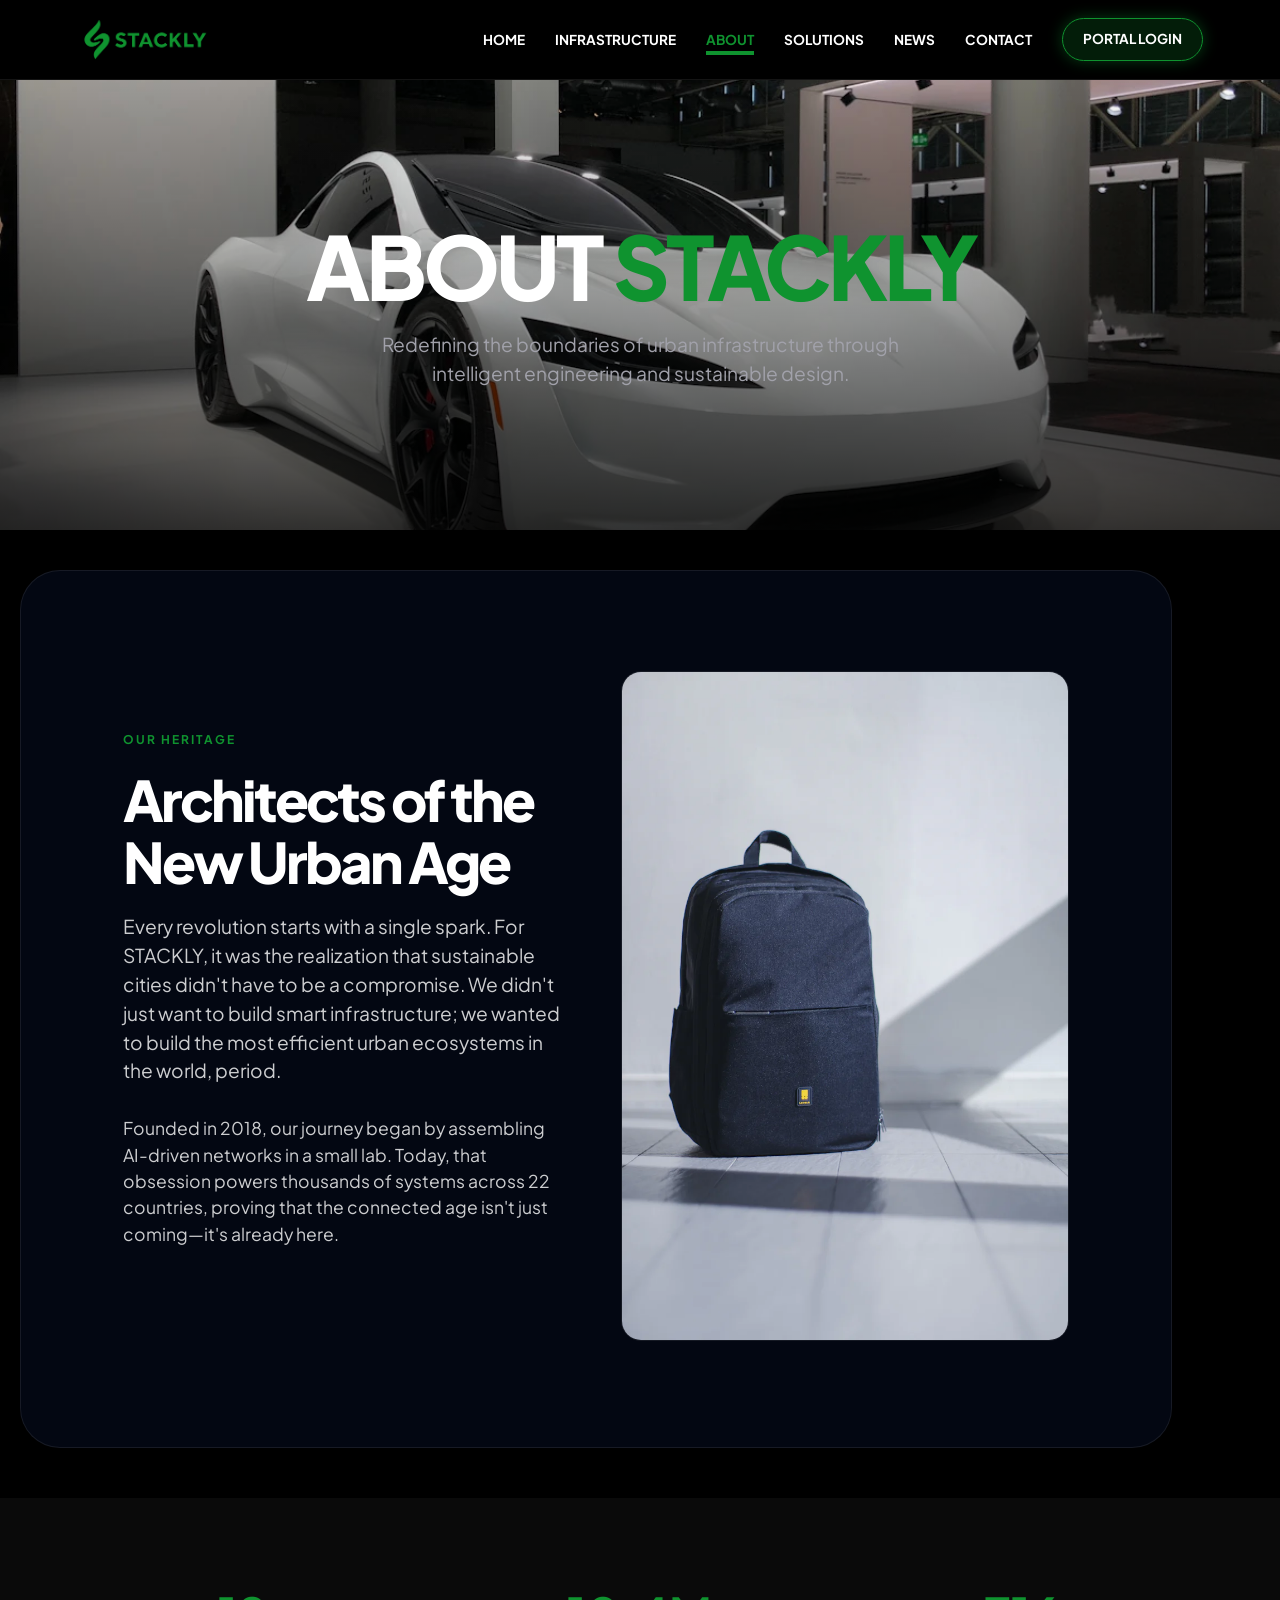
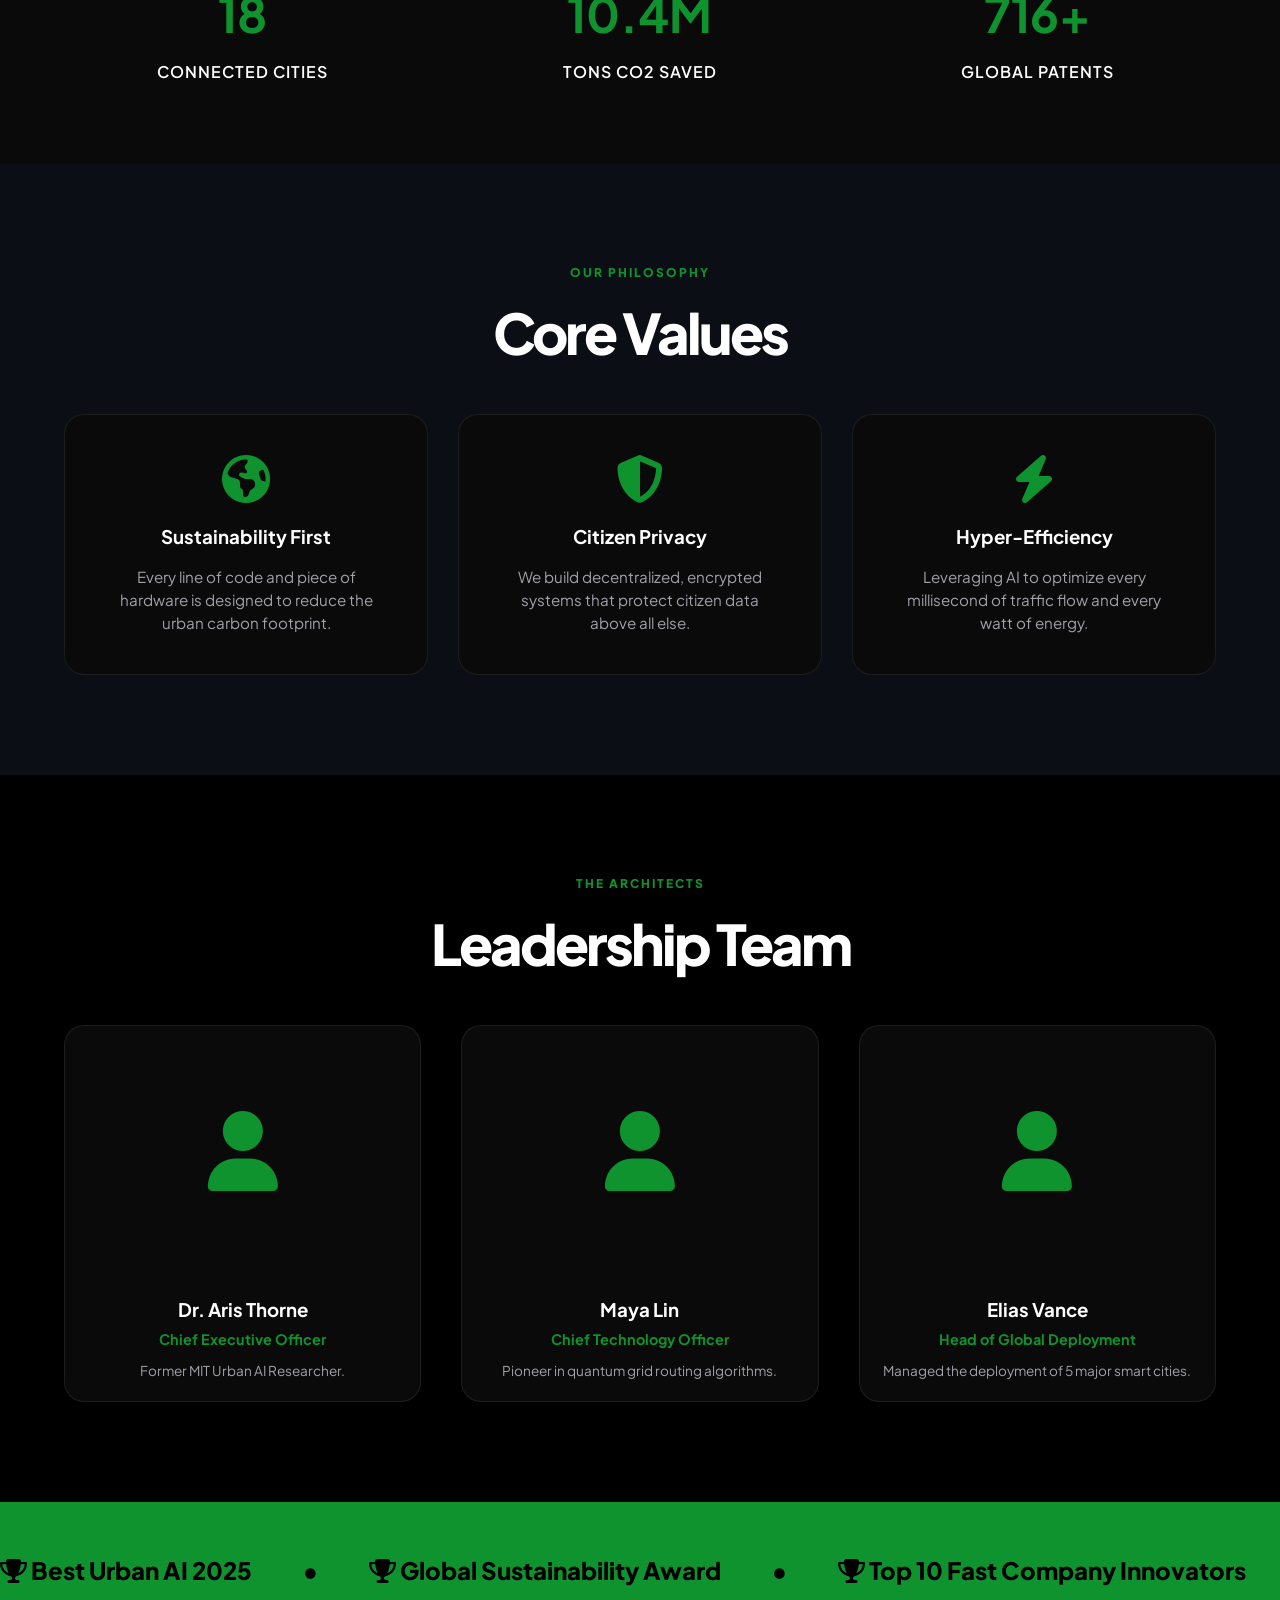
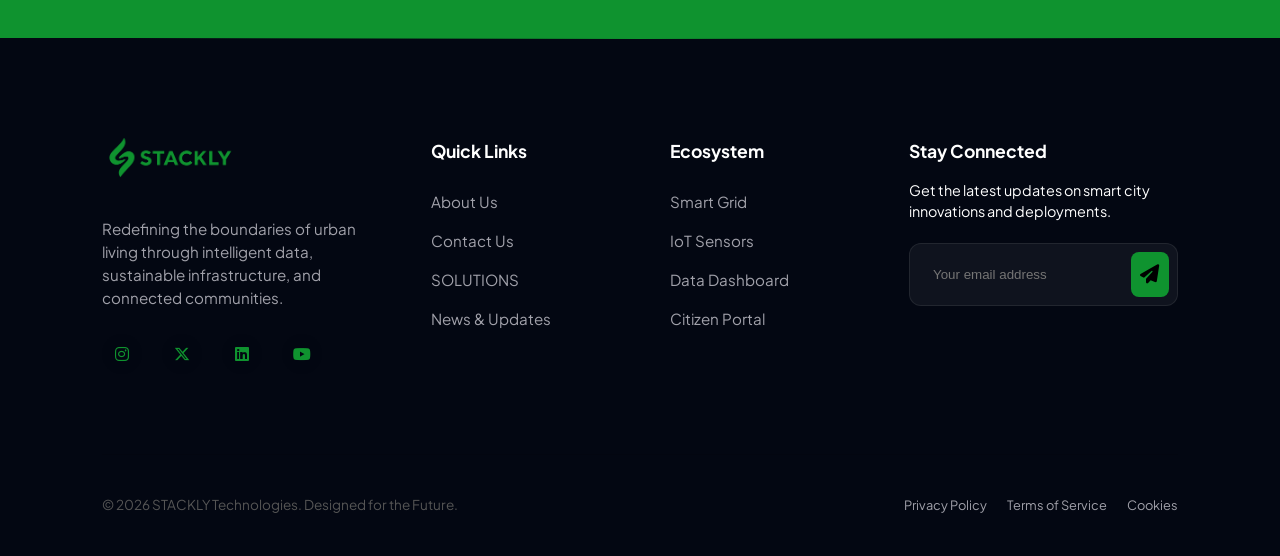
==== commit e84f5fb1: "Add files via upload" ====
--- a/about.html
+++ b/about.html
@@ -89,7 +89,7 @@
 
       <!-- Stats Section -->
       <section style="background: var(--deep-charcoal); padding: 80px 0; margin-top: 50px;">
-        <div class="container" style="display: grid; grid-template-columns: repeat(3, 1fr); gap: 40px; text-align: center;">
+        <div class="container" style="display: grid; grid-template-columns: repeat(auto-fit, minmax(200px, 1fr)); gap: 40px; text-align: center;">
           <div data-aos="fade-up">
             <h3 style="font-size: 3rem; color: var(--accent); margin-bottom: 10px;"><span class="animate-counter" data-target="22">0</span></h3>
             <p style="font-weight: 600; text-transform: uppercase; letter-spacing: 1px;">Connected Cities</p>
